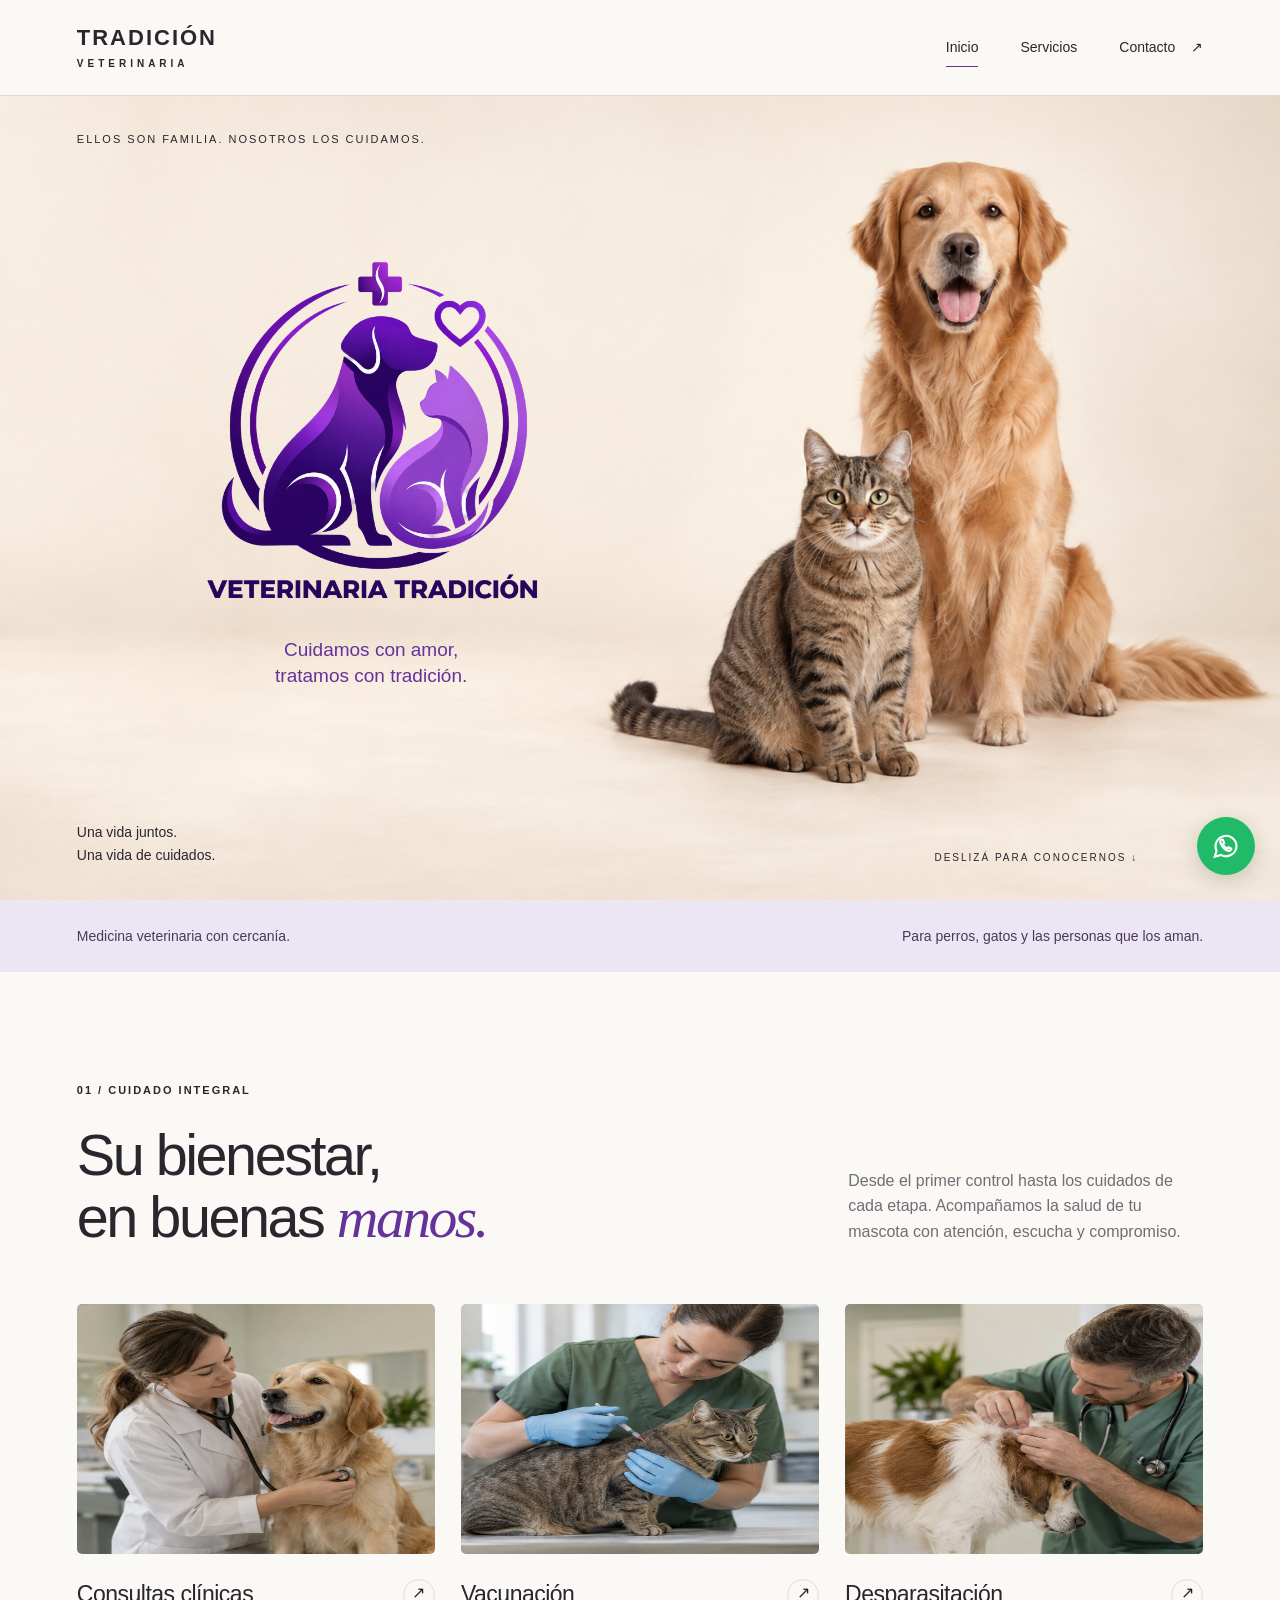
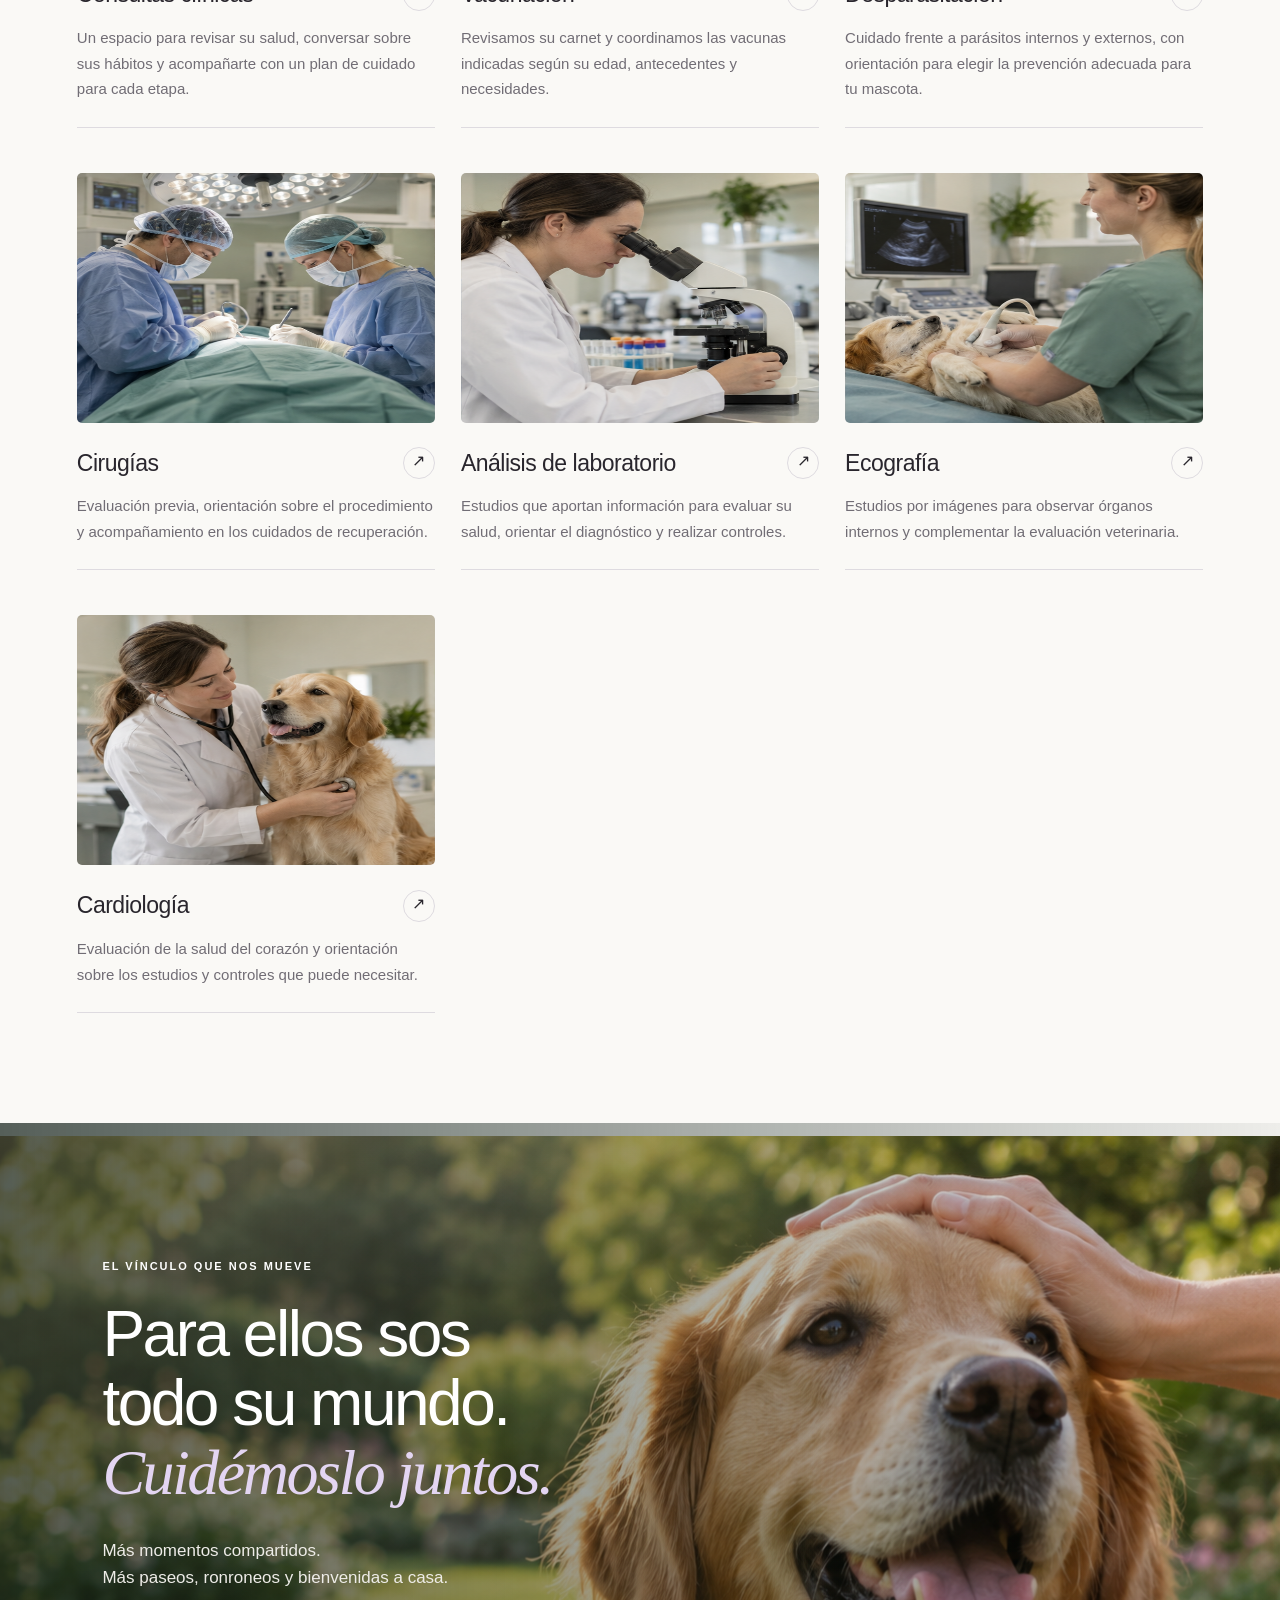
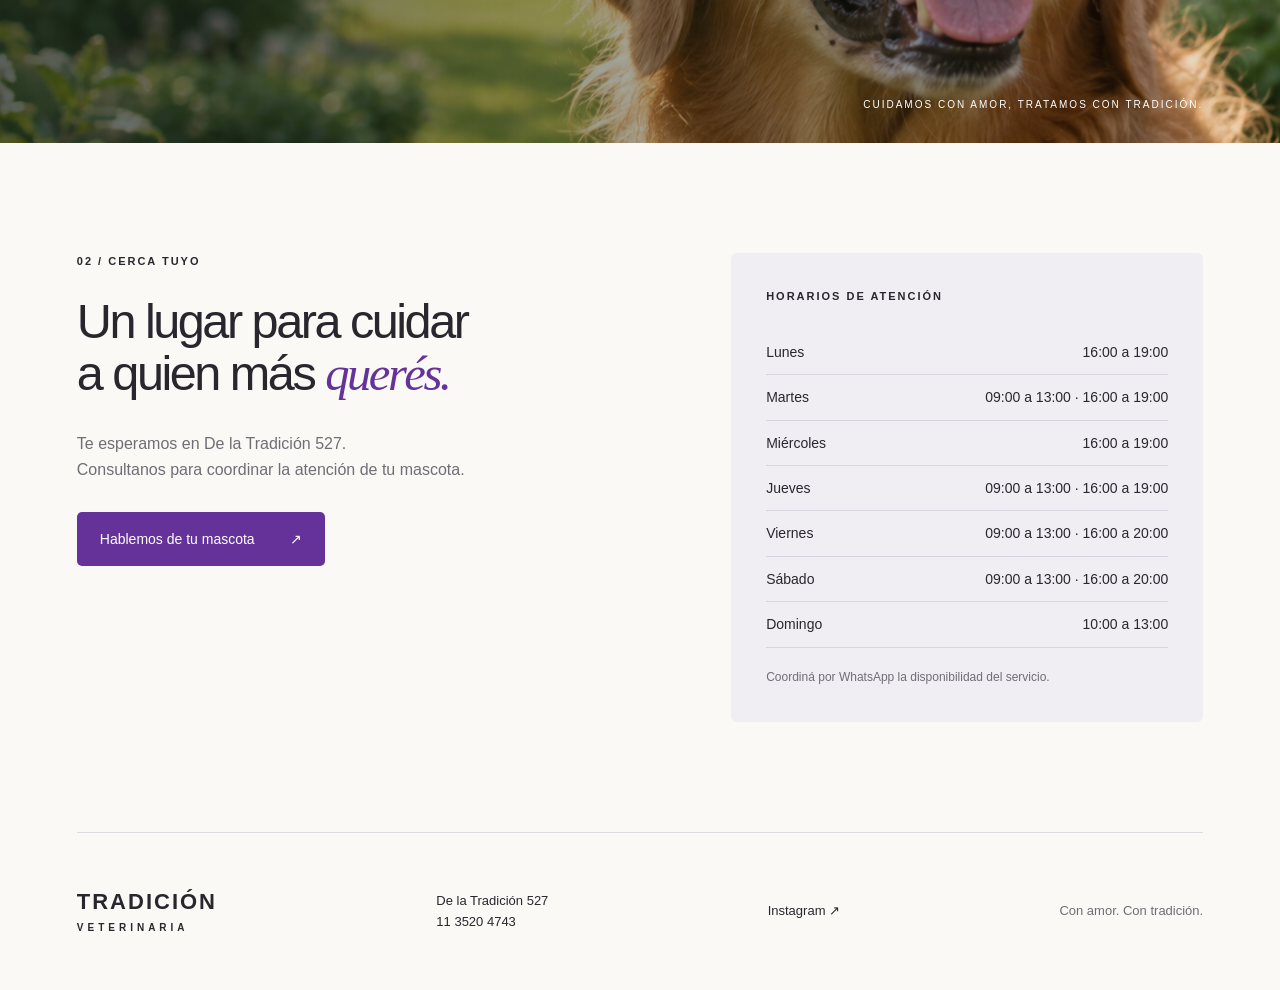
==== index.html @ 7f2bc607 "Add files via upload" ====
<!doctype html><html lang="es-AR"><head><meta charset="UTF-8"><meta name="viewport" content="width=device-width, initial-scale=1"><meta name="description" content="Veterinaria Tradición. Consultas, vacunas, cirugías, laboratorio, ecografía y cardiología. De la Tradición 527."><title>Veterinaria Tradición · Cuidamos con amor</title><link rel="icon" href="assets/logo.png"><link rel="stylesheet" href="styles.css"><script src="app.js" defer></script></head><body>
<header class="header"><a class="wordmark" href="index.html">TRADICIÓN<span>VETERINARIA</span></a><nav aria-label="Navegación principal"><a class="active" href="index.html">Inicio</a><a href="#servicios">Servicios</a><a href="contacto.html">Contacto <span>↗</span></a></nav></header>
<main><section class="hero"><div class="hero-top">ELLOS SON FAMILIA. NOSOTROS LOS CUIDAMOS.</div><div class="brand"><img src="assets/logo.png" alt="Veterinaria Tradición"><p>Cuidamos con amor,<br>tratamos con tradición.</p></div><div class="hero-bottom"><span>Una vida juntos.<br><strong>Una vida de cuidados.</strong></span><span class="scroll-hint">DESLIZÁ PARA CONOCERNOS ↓</span></div></section>
<div class="intro-line"><span>Medicina veterinaria con cercanía.</span><span>Para perros, gatos y las personas que los aman.</span></div>
<section id="servicios" class="section"><div class="section-heading reveal"><div><span class="eyebrow">01 / CUIDADO INTEGRAL</span><h1>Su bienestar,<br>en buenas <em>manos.</em></h1></div><p>Desde el primer control hasta los cuidados de cada etapa. Acompañamos la salud de tu mascota con atención, escucha y compromiso.</p></div><div id="service-grid" class="service-grid"></div></section>
<section class="parallax"><div class="parallax-image"></div><div class="parallax-copy reveal"><span class="eyebrow">EL VÍNCULO QUE NOS MUEVE</span><h2>Para ellos sos<br>todo su mundo.<br><em>Cuidémoslo juntos.</em></h2><p>Más momentos compartidos.<br>Más paseos, ronroneos y bienvenidas a casa.</p></div><span class="parallax-foot">CUIDAMOS CON AMOR, TRATAMOS CON TRADICIÓN.</span></section>
<section class="visit section"><div class="reveal"><span class="eyebrow">02 / CERCA TUYO</span><h2>Un lugar para cuidar<br>a quien más <em>querés.</em></h2><p>Te esperamos en De la Tradición 527.<br>Consultanos para coordinar la atención de tu mascota.</p><a class="button" href="contacto.html">Hablemos de tu mascota <span>↗</span></a></div><div class="hours reveal"><span class="eyebrow">HORARIOS DE ATENCIÓN</span><dl class="hours-list"></dl><small>Coordiná por WhatsApp la disponibilidad del servicio.</small></div></section></main><footer><a class="wordmark" href="index.html">TRADICIÓN<span>VETERINARIA</span></a><p>De la Tradición 527<br><a href="tel:+541135204743">11 3520 4743</a></p><a href="https://www.instagram.com/veterinariatradicion/" target="_blank" rel="noopener">Instagram ↗</a><span>Con amor. Con tradición.</span></footer><a class="whatsapp" href="https://wa.me/5491135204743" target="_blank" rel="noopener" aria-label="Contactar por WhatsApp"></a></body></html>
---- styles.css ----
:root{--paper:#faf9f6;--ink:#29262d;--muted:#716d75;--purple:#65329a;--lavender:#ece5f4;--line:#dedbe0}*{box-sizing:border-box}html{scroll-behavior:smooth;scroll-padding-top:90px}body{margin:0;background:var(--paper);color:var(--ink);font-family:Arial,Helvetica,sans-serif;font-size:16px;line-height:1.6}a{color:inherit;text-decoration:none}button,input,select,textarea{font:inherit}a,button,input,select,textarea{-webkit-tap-highlight-color:transparent}:focus-visible{outline:3px solid #925fc8;outline-offset:5px}.header{height:96px;padding:0 6%;display:flex;align-items:center;justify-content:space-between;border-bottom:1px solid var(--line);background:var(--paper);position:relative;z-index:5}.wordmark{font-size:22px;letter-spacing:2px;font-weight:800;line-height:1.1}.wordmark span{display:block;font-size:10px;letter-spacing:4px;margin-top:7px}.header nav{display:flex;gap:42px;font-size:14px}.header nav a{padding:8px 0;position:relative}.header nav a:after{content:'';position:absolute;height:1px;background:var(--purple);bottom:0;left:0;width:0;transition:width .3s}.header nav a:hover:after,.header nav a.active:after{width:100%}.header nav span{margin-left:12px}.hero{position:relative;min-height:700px;height:calc(100svh - 96px);max-height:980px;background:#f4f0e9 url('assets/hero.png') center/cover no-repeat;overflow:hidden}.hero-top{position:absolute;top:35px;left:6%;font-size:11px;letter-spacing:2px}.brand{position:absolute;width:34%;max-width:450px;left:12%;top:47%;transform:translateY(-50%);text-align:center}.brand img{width:80%;max-height:350px;object-fit:contain}.brand p{color:var(--purple);font-size:19px;line-height:1.4;margin:22px 0 0}.hero-bottom{position:absolute;bottom:34px;left:6%;right:6%;display:flex;align-items:end;justify-content:space-between;font-size:14px}.hero-bottom strong{font-weight:500}.scroll-hint{font-size:10px;letter-spacing:2px}.intro-line{display:flex;justify-content:space-between;padding:25px 6%;background:var(--lavender);font-size:14px;color:#49395a}.section{padding:110px 6%}.section-heading{display:flex;justify-content:space-between;align-items:end;margin-bottom:55px;gap:50px}.eyebrow{display:block;font-size:11px;letter-spacing:2px;font-weight:600;margin-bottom:24px}h1,h2{font-size:clamp(38px,4.5vw,68px);font-weight:400;line-height:1.08;letter-spacing:-2.5px;margin:0}em{font-family:Georgia,serif;font-weight:400;color:var(--purple)}.section-heading p{max-width:355px;color:var(--muted);margin:0 0 5px}.service-grid{display:grid;grid-template-columns:repeat(3,1fr);gap:45px 26px}.service-card{display:block;border-bottom:1px solid var(--line);padding-bottom:25px}.service-photo{height:250px;overflow:hidden;background:#e8e5e3;border-radius:5px}.service-photo div{height:100%;background-image:url('assets/services.png');background-size:300% 200%;transition:transform .6s}.service-card:hover .service-photo div{transform:scale(1.05)}.service-title{display:flex;justify-content:space-between;align-items:center;margin-top:22px}.service-title h3{font-size:23px;font-weight:500;letter-spacing:-.5px;margin:0}.service-title span{border:1px solid var(--line);border-radius:50%;width:32px;height:32px;text-align:center}.service-card p{font-size:15px;line-height:1.7;color:var(--muted);margin:12px 0 0}.parallax{min-height:620px;position:relative;overflow:hidden;color:white;display:flex;align-items:center;padding:80px 8%}.parallax-image{position:absolute;inset:-100px 0;background:#4e5545 url('assets/parallax.png') center/cover no-repeat;will-change:transform}.parallax:after{content:'';position:absolute;inset:0;background:linear-gradient(90deg,rgba(15,30,23,.7),rgba(15,30,23,.05))}.parallax-copy{position:relative;z-index:1}.parallax h2{font-size:clamp(40px,5vw,72px)}.parallax em{color:#e3d5f2}.parallax p{color:#eeece8;font-size:17px;margin-top:30px}.parallax-foot{position:absolute;bottom:30px;right:6%;z-index:1;font-size:10px;letter-spacing:2px}.visit{display:grid;grid-template-columns:1.1fr 1fr;gap:12%}.visit h2{font-size:clamp(35px,3.8vw,53px)}.visit p{color:var(--muted);margin:30px 0}.button{border:none;cursor:pointer;display:inline-flex;align-items:center;justify-content:space-between;gap:35px;background:var(--purple);color:white;border-radius:5px;padding:16px 23px;font-size:14px;transition:background .2s,transform .2s}.button:hover{background:#492174;transform:translateY(-2px)}.hours{background:#f0edf3;padding:35px;border-radius:6px}.hours-list{margin:0}.hours-list div{display:flex;justify-content:space-between;gap:12px;padding:11px 0;border-bottom:1px solid #d9d3df;font-size:14px}.hours-list dd{margin:0;text-align:right}.hours small{display:block;font-size:12px;color:var(--muted);margin-top:20px}footer{border-top:1px solid var(--line);margin:0 6%;padding:45px 0;display:flex;align-items:center;justify-content:space-between;gap:30px;font-size:13px}footer>span{color:var(--muted)}.whatsapp{position:fixed;bottom:25px;right:25px;width:58px;height:58px;border-radius:50%;display:grid;place-items:center;background:#20ba69;color:white;z-index:20;box-shadow:0 5px 20px #18372430;transition:transform .3s}.whatsapp:hover{transform:translateY(-5px)}.whatsapp svg{width:30px;height:30px}.reveal{opacity:1}.js-motion .reveal{opacity:0;transform:translateY(24px);transition:opacity .8s,transform .8s}.js-motion .reveal.visible{opacity:1;transform:none}.contact-intro{padding:70px 6% 45px}.contact-intro h1{font-size:clamp(45px,5vw,72px)}.contact-intro p{color:var(--muted);max-width:550px}.contact-layout{padding:15px 6% 100px;display:grid;grid-template-columns:1.3fr 1fr;gap:7%}.contact-form{padding:35px;border:1px solid var(--line);border-radius:8px;background:white}.contact-form h2{font-size:25px;letter-spacing:-.6px;margin:0 0 24px}.fields{display:grid;grid-template-columns:1fr 1fr;gap:20px}.field{display:flex;flex-direction:column;gap:7px}.full{grid-column:1/-1}label{font-size:14px}input,select,textarea{border:1px solid #dcd7e1;border-radius:4px;padding:12px;width:100%;background:#fdfcfd;color:var(--ink);min-height:48px}textarea{resize:vertical;min-height:115px}.form-note{font-size:13px;color:var(--muted);margin:20px 0}.check{display:flex;align-items:start;gap:10px;font-size:13px;margin:20px 0}.check input{width:17px;min-height:17px;margin-top:3px}.contact-aside .hours{margin-top:25px}.address{padding:25px 0;border-bottom:1px solid var(--line)}.address h3{font-size:22px;font-weight:400;margin:0 0 10px}.address p{color:var(--muted);margin:4px 0}.address a{color:var(--purple)}.form-status{font-size:14px;color:var(--purple)}@media(min-width:1500px){.hero{background-position:center 58%}}@media(max-width:900px){.service-grid{grid-template-columns:repeat(2,1fr)}.visit{gap:5%}.brand{left:7%;width:40%}.hero{min-height:650px}.contact-layout{gap:4%}.contact-form{padding:24px}.fields{grid-template-columns:1fr}.section-heading{gap:25px}.section-heading p{max-width:300px}}@media(max-width:600px){.header{height:80px;padding:0 5%}.wordmark{font-size:17px}.wordmark span{font-size:8px}.header nav{gap:17px;font-size:12px}.header nav span{display:none}.hero{height:800px;max-height:none;min-height:0;background-size:auto 540px;background-position:65% bottom;background-color:#f4f0e9}.hero-top{top:24px;left:0;width:100%;text-align:center;font-size:8px;letter-spacing:1.5px}.brand{top:65px;left:25%;width:50%;transform:none}.brand img{width:78%;max-height:220px}.brand p{font-size:14px;margin-top:10px}.hero-bottom{bottom:20px;left:5%;right:5%;font-size:11px}.scroll-hint{font-size:8px;max-width:100px;text-align:right}.intro-line{padding:20px 5%;display:block;font-size:12px}.intro-line span{display:block}.section{padding:65px 5%}.section-heading{display:block;margin-bottom:35px}.section-heading p{margin-top:24px;max-width:none}.eyebrow{font-size:10px;margin-bottom:20px}h1,h2{letter-spacing:-1.5px}.service-grid{grid-template-columns:1fr;gap:30px}.service-photo{height:260px}.parallax{min-height:570px;padding:65px 6%}.parallax-image{background-position:60% center}.parallax-foot{font-size:8px;left:6%;right:auto}.visit{grid-template-columns:1fr;gap:40px}.hours{padding:25px}footer{flex-wrap:wrap;padding-bottom:90px}footer>span{width:100%}.contact-intro{padding:50px 5% 25px}.contact-layout{padding:10px 5% 60px;grid-template-columns:1fr;gap:30px}.contact-form{padding:22px}.whatsapp{bottom:20px;right:18px}}@media(prefers-reduced-motion:reduce){html{scroll-behavior:auto}*,*:before,*:after{transition:none!important;animation:none!important}.js-motion .reveal{opacity:1;transform:none}.parallax-image{transform:none!important}}
@media(max-width:600px){.hero{background-position:100% bottom}.scroll-hint{margin-right:60px}.contact-form .button{width:100%;gap:10px}}@media(min-width:601px){.scroll-hint{margin-right:65px}}
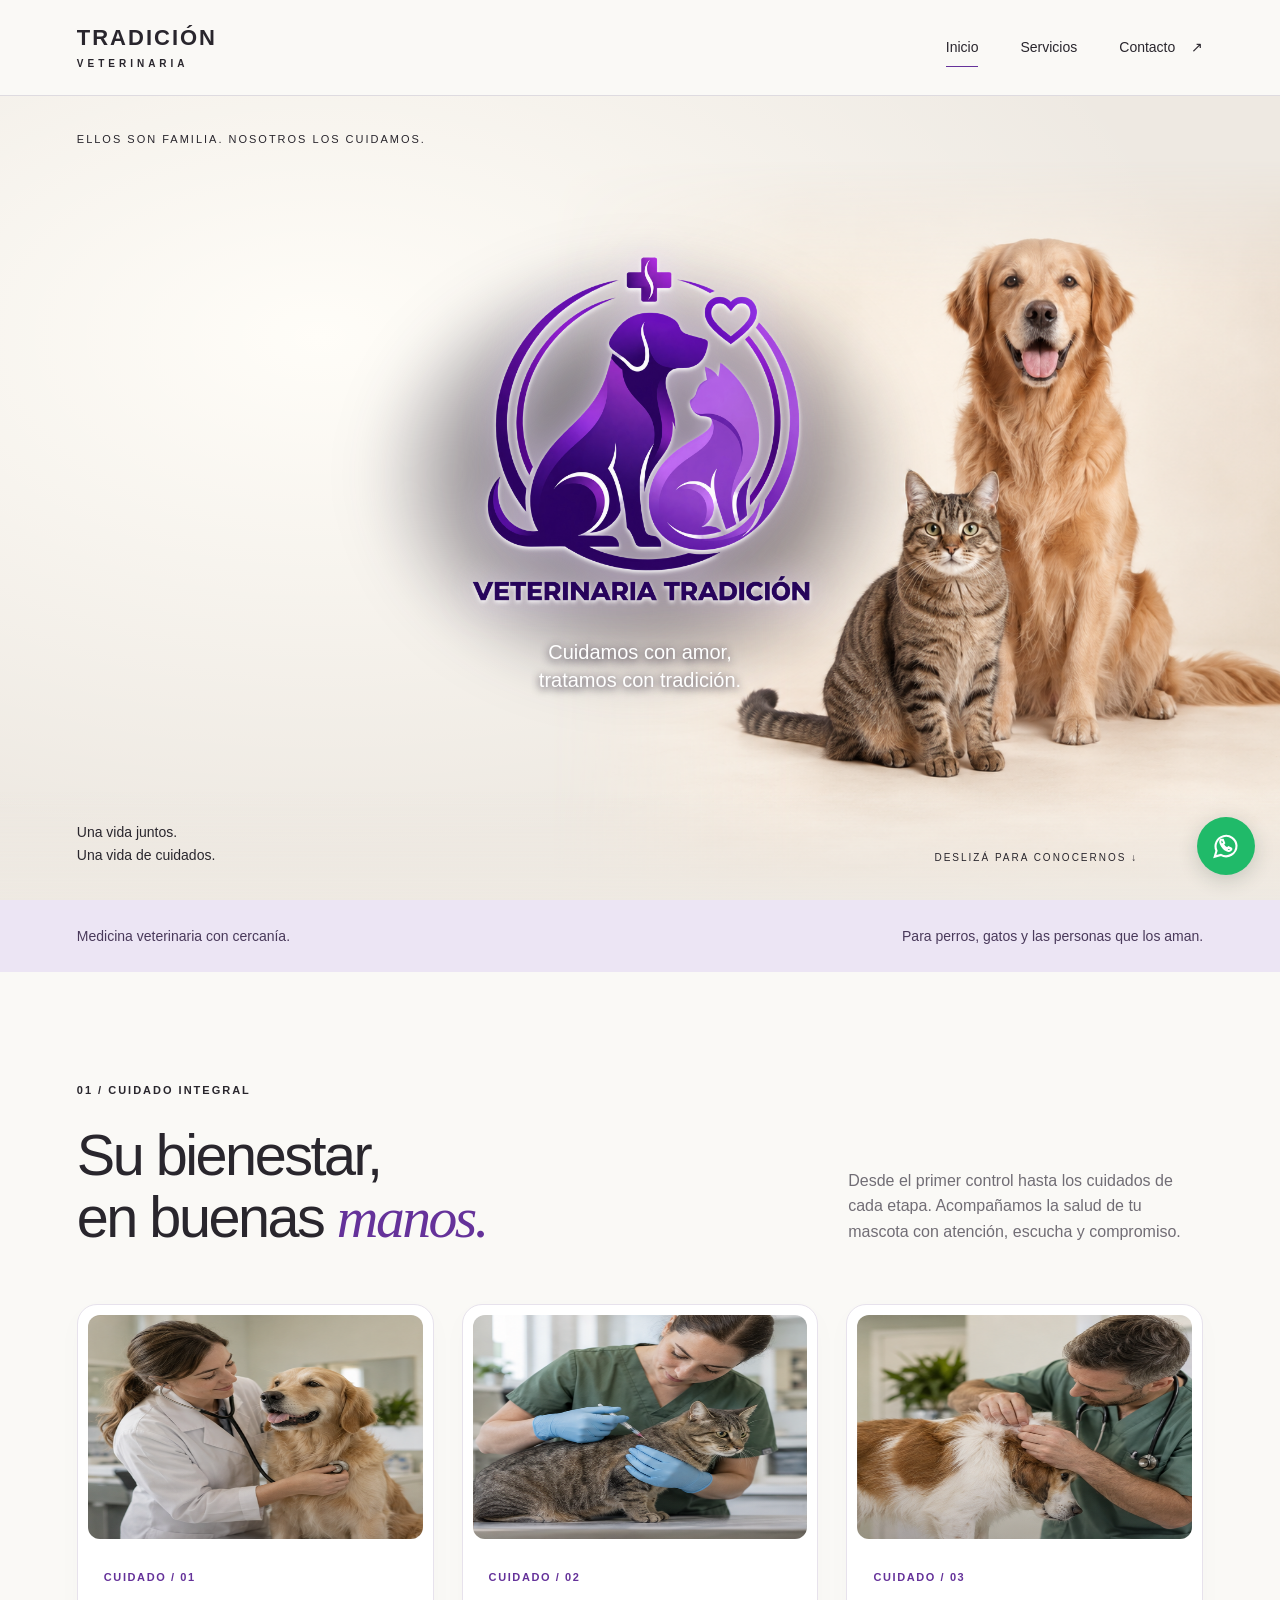
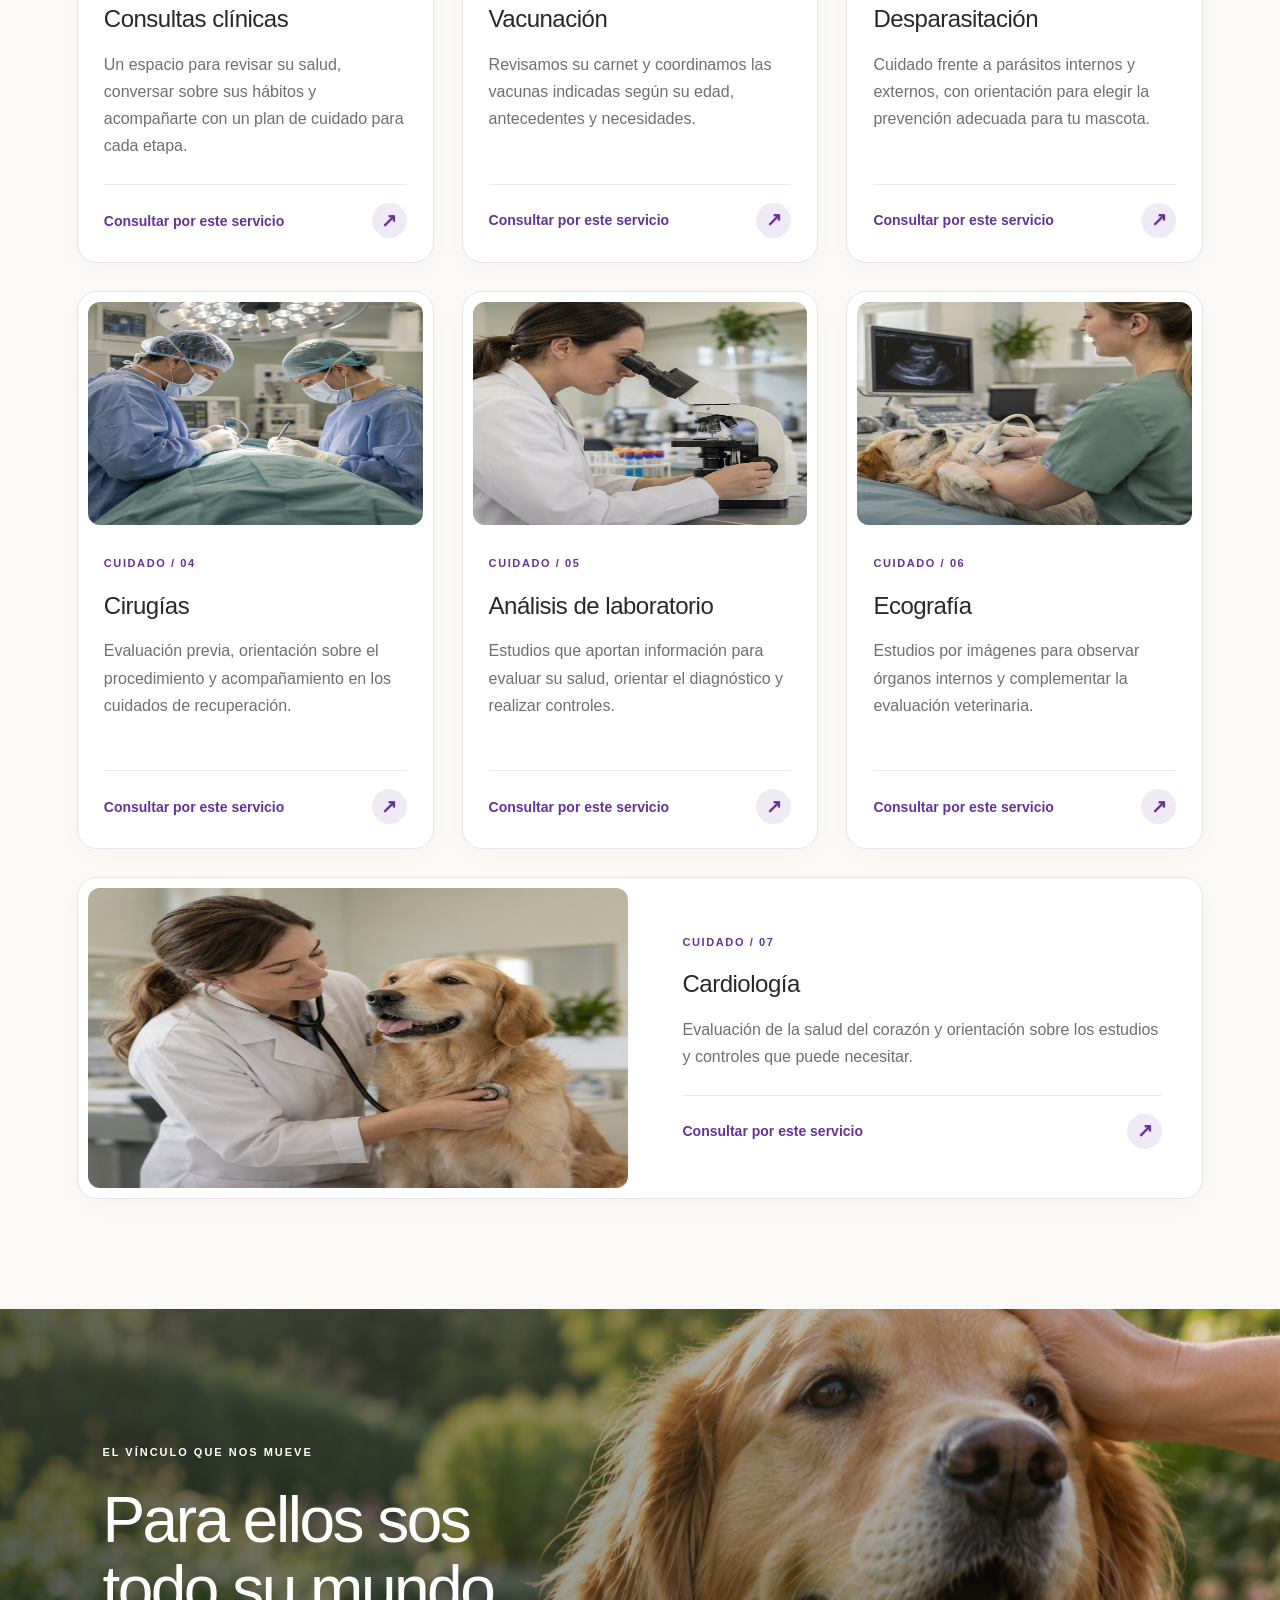
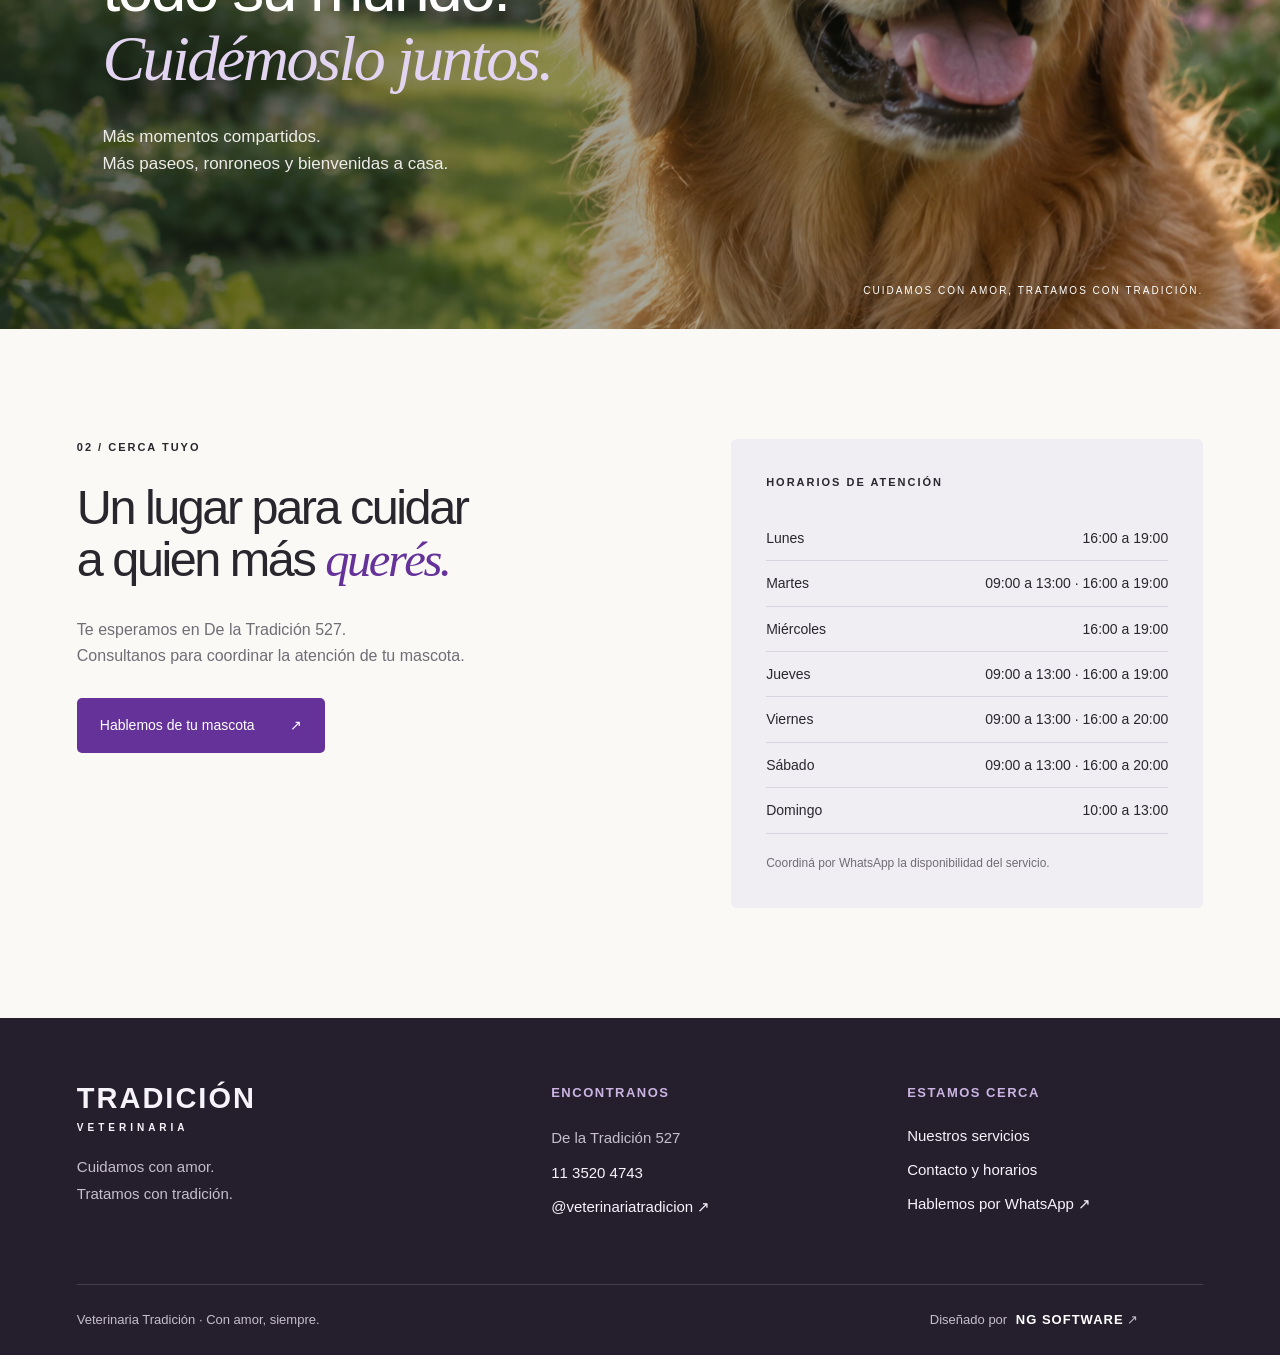
==== commit 73a5d1d4: "Add files via upload" ====
--- a/index.html
+++ b/index.html
@@ -1,7 +1,7 @@
 <!doctype html><html lang="es-AR"><head><meta charset="UTF-8"><meta name="viewport" content="width=device-width, initial-scale=1"><meta name="description" content="Veterinaria Tradición. Consultas, vacunas, cirugías, laboratorio, ecografía y cardiología. De la Tradición 527."><title>Veterinaria Tradición · Cuidamos con amor</title><link rel="icon" href="assets/logo.png"><link rel="stylesheet" href="styles.css"><script src="app.js" defer></script></head><body>
 <header class="header"><a class="wordmark" href="index.html">TRADICIÓN<span>VETERINARIA</span></a><nav aria-label="Navegación principal"><a class="active" href="index.html">Inicio</a><a href="#servicios">Servicios</a><a href="contacto.html">Contacto <span>↗</span></a></nav></header>
-<main><section class="hero"><div class="hero-top">ELLOS SON FAMILIA. NOSOTROS LOS CUIDAMOS.</div><div class="brand"><img src="assets/logo.png" alt="Veterinaria Tradición"><p>Cuidamos con amor,<br>tratamos con tradición.</p></div><div class="hero-bottom"><span>Una vida juntos.<br><strong>Una vida de cuidados.</strong></span><span class="scroll-hint">DESLIZÁ PARA CONOCERNOS ↓</span></div></section>
+<main><section class="hero"><div class="hero-depth" aria-hidden="true"><div class="hero-pets"></div></div><div class="hero-top">ELLOS SON FAMILIA. NOSOTROS LOS CUIDAMOS.</div><div class="brand"><img src="assets/logo.png" alt="Veterinaria Tradición"><p>Cuidamos con amor,<br>tratamos con tradición.</p></div><div class="hero-bottom"><span>Una vida juntos.<br><strong>Una vida de cuidados.</strong></span><span class="scroll-hint">DESLIZÁ PARA CONOCERNOS ↓</span></div></section>
 <div class="intro-line"><span>Medicina veterinaria con cercanía.</span><span>Para perros, gatos y las personas que los aman.</span></div>
 <section id="servicios" class="section"><div class="section-heading reveal"><div><span class="eyebrow">01 / CUIDADO INTEGRAL</span><h1>Su bienestar,<br>en buenas <em>manos.</em></h1></div><p>Desde el primer control hasta los cuidados de cada etapa. Acompañamos la salud de tu mascota con atención, escucha y compromiso.</p></div><div id="service-grid" class="service-grid"></div></section>
 <section class="parallax"><div class="parallax-image"></div><div class="parallax-copy reveal"><span class="eyebrow">EL VÍNCULO QUE NOS MUEVE</span><h2>Para ellos sos<br>todo su mundo.<br><em>Cuidémoslo juntos.</em></h2><p>Más momentos compartidos.<br>Más paseos, ronroneos y bienvenidas a casa.</p></div><span class="parallax-foot">CUIDAMOS CON AMOR, TRATAMOS CON TRADICIÓN.</span></section>
-<section class="visit section"><div class="reveal"><span class="eyebrow">02 / CERCA TUYO</span><h2>Un lugar para cuidar<br>a quien más <em>querés.</em></h2><p>Te esperamos en De la Tradición 527.<br>Consultanos para coordinar la atención de tu mascota.</p><a class="button" href="contacto.html">Hablemos de tu mascota <span>↗</span></a></div><div class="hours reveal"><span class="eyebrow">HORARIOS DE ATENCIÓN</span><dl class="hours-list"></dl><small>Coordiná por WhatsApp la disponibilidad del servicio.</small></div></section></main><footer><a class="wordmark" href="index.html">TRADICIÓN<span>VETERINARIA</span></a><p>De la Tradición 527<br><a href="tel:+541135204743">11 3520 4743</a></p><a href="https://www.instagram.com/veterinariatradicion/" target="_blank" rel="noopener">Instagram ↗</a><span>Con amor. Con tradición.</span></footer><a class="whatsapp" href="https://wa.me/5491135204743" target="_blank" rel="noopener" aria-label="Contactar por WhatsApp"></a></body></html>
+<section class="visit section"><div class="reveal"><span class="eyebrow">02 / CERCA TUYO</span><h2>Un lugar para cuidar<br>a quien más <em>querés.</em></h2><p>Te esperamos en De la Tradición 527.<br>Consultanos para coordinar la atención de tu mascota.</p><a class="button" href="contacto.html">Hablemos de tu mascota <span>↗</span></a></div><div class="hours reveal"><span class="eyebrow">HORARIOS DE ATENCIÓN</span><dl class="hours-list"></dl><small>Coordiná por WhatsApp la disponibilidad del servicio.</small></div></section></main><footer class="site-footer"><div class="footer-main"><div class="footer-brand"><a class="wordmark" href="index.html">TRADICIÓN<span>VETERINARIA</span></a><p>Cuidamos con amor.<br>Tratamos con tradición.</p></div><div><h3>Encontranos</h3><p>De la Tradición 527</p><a href="tel:+541135204743">11 3520 4743</a><a href="https://www.instagram.com/veterinariatradicion/" target="_blank" rel="noopener">@veterinariatradicion ↗</a></div><div><h3>Estamos cerca</h3><a href="index.html#servicios">Nuestros servicios</a><a href="contacto.html">Contacto y horarios</a><a href="https://wa.me/5491135204743" target="_blank" rel="noopener">Hablemos por WhatsApp ↗</a></div></div><div class="footer-bottom"><span>Veterinaria Tradición · Con amor, siempre.</span><a href="https://www.instagram.com/ng.software.arg/" target="_blank" rel="noopener">Diseñado por <strong>NG SOFTWARE</strong> ↗</a></div></footer><a class="whatsapp" href="https://wa.me/5491135204743" target="_blank" rel="noopener" aria-label="Contactar por WhatsApp"></a></body></html>
--- a/styles.css
+++ b/styles.css
@@ -1,2 +1,5 @@
 :root{--paper:#faf9f6;--ink:#29262d;--muted:#716d75;--purple:#65329a;--lavender:#ece5f4;--line:#dedbe0}*{box-sizing:border-box}html{scroll-behavior:smooth;scroll-padding-top:90px}body{margin:0;background:var(--paper);color:var(--ink);font-family:Arial,Helvetica,sans-serif;font-size:16px;line-height:1.6}a{color:inherit;text-decoration:none}button,input,select,textarea{font:inherit}a,button,input,select,textarea{-webkit-tap-highlight-color:transparent}:focus-visible{outline:3px solid #925fc8;outline-offset:5px}.header{height:96px;padding:0 6%;display:flex;align-items:center;justify-content:space-between;border-bottom:1px solid var(--line);background:var(--paper);position:relative;z-index:5}.wordmark{font-size:22px;letter-spacing:2px;font-weight:800;line-height:1.1}.wordmark span{display:block;font-size:10px;letter-spacing:4px;margin-top:7px}.header nav{display:flex;gap:42px;font-size:14px}.header nav a{padding:8px 0;position:relative}.header nav a:after{content:'';position:absolute;height:1px;background:var(--purple);bottom:0;left:0;width:0;transition:width .3s}.header nav a:hover:after,.header nav a.active:after{width:100%}.header nav span{margin-left:12px}.hero{position:relative;min-height:700px;height:calc(100svh - 96px);max-height:980px;background:#f4f0e9 url('assets/hero.png') center/cover no-repeat;overflow:hidden}.hero-top{position:absolute;top:35px;left:6%;font-size:11px;letter-spacing:2px}.brand{position:absolute;width:34%;max-width:450px;left:12%;top:47%;transform:translateY(-50%);text-align:center}.brand img{width:80%;max-height:350px;object-fit:contain}.brand p{color:var(--purple);font-size:19px;line-height:1.4;margin:22px 0 0}.hero-bottom{position:absolute;bottom:34px;left:6%;right:6%;display:flex;align-items:end;justify-content:space-between;font-size:14px}.hero-bottom strong{font-weight:500}.scroll-hint{font-size:10px;letter-spacing:2px}.intro-line{display:flex;justify-content:space-between;padding:25px 6%;background:var(--lavender);font-size:14px;color:#49395a}.section{padding:110px 6%}.section-heading{display:flex;justify-content:space-between;align-items:end;margin-bottom:55px;gap:50px}.eyebrow{display:block;font-size:11px;letter-spacing:2px;font-weight:600;margin-bottom:24px}h1,h2{font-size:clamp(38px,4.5vw,68px);font-weight:400;line-height:1.08;letter-spacing:-2.5px;margin:0}em{font-family:Georgia,serif;font-weight:400;color:var(--purple)}.section-heading p{max-width:355px;color:var(--muted);margin:0 0 5px}.service-grid{display:grid;grid-template-columns:repeat(3,1fr);gap:45px 26px}.service-card{display:block;border-bottom:1px solid var(--line);padding-bottom:25px}.service-photo{height:250px;overflow:hidden;background:#e8e5e3;border-radius:5px}.service-photo div{height:100%;background-image:url('assets/services.png');background-size:300% 200%;transition:transform .6s}.service-card:hover .service-photo div{transform:scale(1.05)}.service-title{display:flex;justify-content:space-between;align-items:center;margin-top:22px}.service-title h3{font-size:23px;font-weight:500;letter-spacing:-.5px;margin:0}.service-title span{border:1px solid var(--line);border-radius:50%;width:32px;height:32px;text-align:center}.service-card p{font-size:15px;line-height:1.7;color:var(--muted);margin:12px 0 0}.parallax{min-height:620px;position:relative;overflow:hidden;color:white;display:flex;align-items:center;padding:80px 8%}.parallax-image{position:absolute;inset:-100px 0;background:#4e5545 url('assets/parallax.png') center/cover no-repeat;will-change:transform}.parallax:after{content:'';position:absolute;inset:0;background:linear-gradient(90deg,rgba(15,30,23,.7),rgba(15,30,23,.05))}.parallax-copy{position:relative;z-index:1}.parallax h2{font-size:clamp(40px,5vw,72px)}.parallax em{color:#e3d5f2}.parallax p{color:#eeece8;font-size:17px;margin-top:30px}.parallax-foot{position:absolute;bottom:30px;right:6%;z-index:1;font-size:10px;letter-spacing:2px}.visit{display:grid;grid-template-columns:1.1fr 1fr;gap:12%}.visit h2{font-size:clamp(35px,3.8vw,53px)}.visit p{color:var(--muted);margin:30px 0}.button{border:none;cursor:pointer;display:inline-flex;align-items:center;justify-content:space-between;gap:35px;background:var(--purple);color:white;border-radius:5px;padding:16px 23px;font-size:14px;transition:background .2s,transform .2s}.button:hover{background:#492174;transform:translateY(-2px)}.hours{background:#f0edf3;padding:35px;border-radius:6px}.hours-list{margin:0}.hours-list div{display:flex;justify-content:space-between;gap:12px;padding:11px 0;border-bottom:1px solid #d9d3df;font-size:14px}.hours-list dd{margin:0;text-align:right}.hours small{display:block;font-size:12px;color:var(--muted);margin-top:20px}footer{border-top:1px solid var(--line);margin:0 6%;padding:45px 0;display:flex;align-items:center;justify-content:space-between;gap:30px;font-size:13px}footer>span{color:var(--muted)}.whatsapp{position:fixed;bottom:25px;right:25px;width:58px;height:58px;border-radius:50%;display:grid;place-items:center;background:#20ba69;color:white;z-index:20;box-shadow:0 5px 20px #18372430;transition:transform .3s}.whatsapp:hover{transform:translateY(-5px)}.whatsapp svg{width:30px;height:30px}.reveal{opacity:1}.js-motion .reveal{opacity:0;transform:translateY(24px);transition:opacity .8s,transform .8s}.js-motion .reveal.visible{opacity:1;transform:none}.contact-intro{padding:70px 6% 45px}.contact-intro h1{font-size:clamp(45px,5vw,72px)}.contact-intro p{color:var(--muted);max-width:550px}.contact-layout{padding:15px 6% 100px;display:grid;grid-template-columns:1.3fr 1fr;gap:7%}.contact-form{padding:35px;border:1px solid var(--line);border-radius:8px;background:white}.contact-form h2{font-size:25px;letter-spacing:-.6px;margin:0 0 24px}.fields{display:grid;grid-template-columns:1fr 1fr;gap:20px}.field{display:flex;flex-direction:column;gap:7px}.full{grid-column:1/-1}label{font-size:14px}input,select,textarea{border:1px solid #dcd7e1;border-radius:4px;padding:12px;width:100%;background:#fdfcfd;color:var(--ink);min-height:48px}textarea{resize:vertical;min-height:115px}.form-note{font-size:13px;color:var(--muted);margin:20px 0}.check{display:flex;align-items:start;gap:10px;font-size:13px;margin:20px 0}.check input{width:17px;min-height:17px;margin-top:3px}.contact-aside .hours{margin-top:25px}.address{padding:25px 0;border-bottom:1px solid var(--line)}.address h3{font-size:22px;font-weight:400;margin:0 0 10px}.address p{color:var(--muted);margin:4px 0}.address a{color:var(--purple)}.form-status{font-size:14px;color:var(--purple)}@media(min-width:1500px){.hero{background-position:center 58%}}@media(max-width:900px){.service-grid{grid-template-columns:repeat(2,1fr)}.visit{gap:5%}.brand{left:7%;width:40%}.hero{min-height:650px}.contact-layout{gap:4%}.contact-form{padding:24px}.fields{grid-template-columns:1fr}.section-heading{gap:25px}.section-heading p{max-width:300px}}@media(max-width:600px){.header{height:80px;padding:0 5%}.wordmark{font-size:17px}.wordmark span{font-size:8px}.header nav{gap:17px;font-size:12px}.header nav span{display:none}.hero{height:800px;max-height:none;min-height:0;background-size:auto 540px;background-position:65% bottom;background-color:#f4f0e9}.hero-top{top:24px;left:0;width:100%;text-align:center;font-size:8px;letter-spacing:1.5px}.brand{top:65px;left:25%;width:50%;transform:none}.brand img{width:78%;max-height:220px}.brand p{font-size:14px;margin-top:10px}.hero-bottom{bottom:20px;left:5%;right:5%;font-size:11px}.scroll-hint{font-size:8px;max-width:100px;text-align:right}.intro-line{padding:20px 5%;display:block;font-size:12px}.intro-line span{display:block}.section{padding:65px 5%}.section-heading{display:block;margin-bottom:35px}.section-heading p{margin-top:24px;max-width:none}.eyebrow{font-size:10px;margin-bottom:20px}h1,h2{letter-spacing:-1.5px}.service-grid{grid-template-columns:1fr;gap:30px}.service-photo{height:260px}.parallax{min-height:570px;padding:65px 6%}.parallax-image{background-position:60% center}.parallax-foot{font-size:8px;left:6%;right:auto}.visit{grid-template-columns:1fr;gap:40px}.hours{padding:25px}footer{flex-wrap:wrap;padding-bottom:90px}footer>span{width:100%}.contact-intro{padding:50px 5% 25px}.contact-layout{padding:10px 5% 60px;grid-template-columns:1fr;gap:30px}.contact-form{padding:22px}.whatsapp{bottom:20px;right:18px}}@media(prefers-reduced-motion:reduce){html{scroll-behavior:auto}*,*:before,*:after{transition:none!important;animation:none!important}.js-motion .reveal{opacity:1;transform:none}.parallax-image{transform:none!important}}
 @media(max-width:600px){.hero{background-position:100% bottom}.scroll-hint{margin-right:60px}.contact-form .button{width:100%;gap:10px}}@media(min-width:601px){.scroll-hint{margin-right:65px}}
+/* Refined depth, service cards and brand footer */
+body{overflow-x:clip}.hero{background:#eee9e2;isolation:isolate;min-height:720px}.hero-depth{position:absolute;inset:0;z-index:-1;perspective:1200px;overflow:hidden;background:radial-gradient(ellipse at 25% 30%,#fffdf8,transparent 65%)}.hero-pets{position:absolute;right:-3%;bottom:0;width:60%;height:92%;background:url('assets/hero.png') right bottom/auto 100% no-repeat;mask-image:linear-gradient(to right,transparent 0%,#000 32%);transform:translate3d(var(--pet-x,0px),var(--pet-y,0px),0) rotateY(var(--pet-rotate,0deg));transform-origin:right bottom;transition:transform .15s ease-out;will-change:transform}.brand{left:50%;top:47%;width:34%;max-width:440px;transform:translate(-50%,-50%);z-index:2;padding:28px 16px}.brand:before{content:'';position:absolute;inset:7% -10%;background:radial-gradient(ellipse,#211b2cbd 0%,#28203072 45%,transparent 72%);filter:blur(28px);z-index:-1;border-radius:50%}.brand img{width:88%;max-height:370px;filter:drop-shadow(0 2px 2px #fff) drop-shadow(0 0 16px #e9d3ff99)}.brand p{color:#fff;text-shadow:0 2px 8px #211a2d;font-size:20px}.hero-top{z-index:3}.hero-bottom{z-index:3}.hero:after{content:'';position:absolute;bottom:0;left:0;right:0;height:110px;background:linear-gradient(transparent,#eee9e2);z-index:-1}.service-grid{gap:28px;align-items:stretch}.service-card{background:#fff;border:1px solid #e7e2ec;border-radius:20px;padding:10px;overflow:hidden;box-shadow:0 8px 30px #28202f05;transition:box-shadow .35s,border-color .35s,translate .35s}.service-card:hover,.service-card:focus-visible{border-color:#b898d5;box-shadow:0 22px 48px #4c29631a;translate:0 -8px}.service-photo{height:auto;aspect-ratio:1.5;border-radius:12px;position:relative}.service-photo:after{content:'';position:absolute;inset:0;background:linear-gradient(transparent 70%,#21182f24);pointer-events:none}.service-photo div{transition:transform .7s cubic-bezier(.2,.7,.2,1)}.service-card:hover .service-photo div{transform:scale(1.07)}.service-body{padding:24px 16px 14px}.service-number{font-size:11px;letter-spacing:1.6px;color:var(--purple);font-weight:700}.service-title{margin-top:12px;gap:10px}.service-title h3{font-size:24px}.service-title>span{display:none}.service-card p{font-size:16px;min-height:108px}.service-cta{display:flex;justify-content:space-between;align-items:center;font-size:14px;font-weight:600;border-top:1px solid #ece7f0;margin-top:25px;padding-top:18px;color:var(--purple)}.service-cta b{display:grid;place-items:center;background:#f0eaf6;border-radius:50%;height:35px;width:35px;font-size:19px;transition:background .3s,color .3s}.service-card:hover .service-cta b{background:var(--purple);color:white}.service-card:last-child{grid-column:1/-1;display:grid;grid-template-columns:1fr 1fr;gap:25px}.service-card:last-child .service-photo{aspect-ratio:1.8}.service-card:last-child .service-body{align-self:center;padding:30px}.service-card:last-child p{min-height:0}.js-motion .reveal{transition:opacity .85s ease,transform .85s cubic-bezier(.2,.7,.2,1);transform:translate3d(-75px,20px,0);opacity:0}.js-motion .reveal[data-side=right]{transform:translate3d(75px,20px,0)}.js-motion .reveal.visible{opacity:1;transform:translate3d(0,0,0)}.site-footer{display:block;margin:0;background:#241e2d;color:#f7f3fb;padding:65px 6% 25px;border:0;font-size:15px}.footer-main{display:grid;grid-template-columns:1.4fr 1fr 1fr;gap:60px;padding-bottom:55px}.footer-main h3{font-size:13px;letter-spacing:1.5px;text-transform:uppercase;margin:0 0 20px;color:#cbb4e2}.footer-main p{color:#c6becd;margin:20px 0 10px;line-height:1.8}.footer-main a:not(.wordmark){display:block;margin:10px 0}.footer-main a:hover,.footer-bottom a:hover{color:#d8b5ff}.footer-brand .wordmark{font-size:29px}.footer-bottom{border-top:1px solid #ffffff24;padding-top:25px;display:flex;justify-content:space-between;gap:20px;font-size:13px;color:#c6becd}.footer-bottom strong{font-size:13px;letter-spacing:1px;color:white;margin-left:5px}.footer-bottom{padding-right:65px}@media(max-width:1000px){.brand{width:39%}.service-grid{grid-template-columns:repeat(2,1fr)}.footer-main{gap:30px}.service-card p{min-height:135px}}@media(max-width:600px){.hero{height:830px;min-height:0}.brand{left:50%;top:235px;width:67%;padding:20px 10px}.brand img{width:85%;max-height:260px}.brand p{font-size:17px}.hero-pets{width:100%;height:54%;right:-1%;background-size:auto 100%;mask-image:linear-gradient(to bottom,transparent,#000 25%);bottom:25px}.hero-top{font-size:9px}.hero-bottom{font-size:11px}.hero-bottom .scroll-hint{display:none}.service-grid{grid-template-columns:1fr}.service-body{padding:22px 14px 14px}.service-card p{min-height:0}.service-card:last-child{display:block;grid-column:auto}.service-card:last-child .service-photo{aspect-ratio:1.5}.service-card:last-child .service-body{padding:22px 14px 14px}.js-motion .reveal{transform:translate3d(-35px,15px,0)}.js-motion .reveal[data-side=right]{transform:translate3d(35px,15px,0)}.footer-main{grid-template-columns:1fr;gap:30px;padding-bottom:35px}.site-footer{padding:50px 6% 95px}.footer-bottom{flex-direction:column;padding-right:0}.footer-main p{margin-top:18px}}@media(prefers-reduced-motion:reduce){.js-motion .reveal,.js-motion .reveal[data-side=right]{opacity:1;transform:none}.hero-pets{transform:none!important}.service-card:hover{translate:none}}
+@media(min-width:601px){.hero-pets{mask-image:linear-gradient(to right,transparent,#000 32%),linear-gradient(to bottom,transparent,#000 18%);mask-composite:intersect}}
